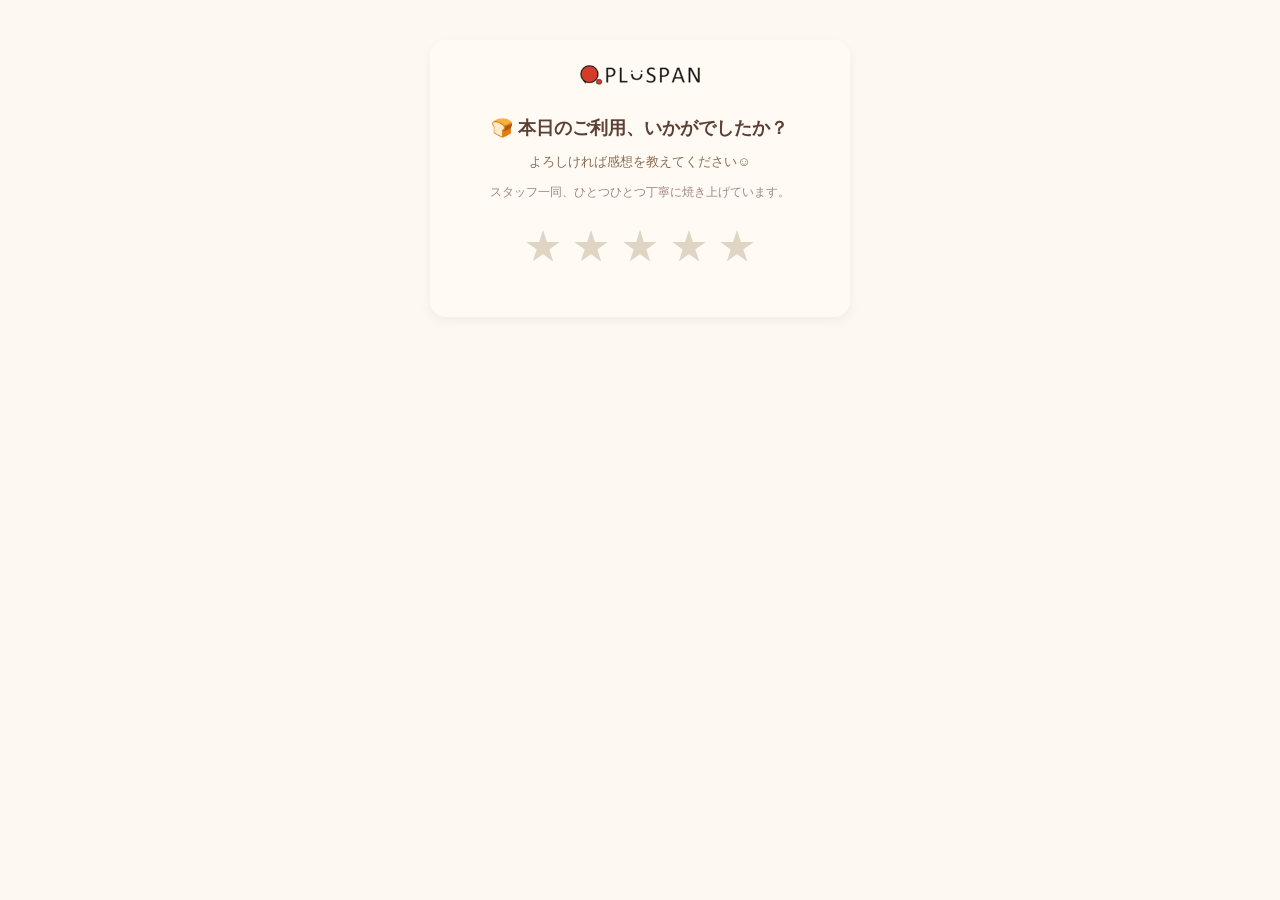
==== index.html @ 99a94ad8 "Add files via upload" ====
<!DOCTYPE html>
<html lang="ja">
<head>
  <meta charset="UTF-8">
  <meta name="viewport" content="width=device-width, initial-scale=1.0">
  <title>ご利用アンケート</title>

  <link rel="stylesheet" href="style.css">
</head>

<body>

  <div class="container">

    <!-- ロゴ -->
    <img src="logo.png" alt="ロゴ" class="logo">

    <!-- タイトル -->
    <h1>🍞 本日のご利用、いかがでしたか？</h1>
    <p class="subtext">
      よろしければ感想を教えてください☺️
    </p>

    <p class="message">
      スタッフ一同、ひとつひとつ丁寧に焼き上げています。
    </p>

    <!-- 星評価 -->
    <div class="stars">
      <span class="star" data-value="1">★</span>
      <span class="star" data-value="2">★</span>
      <span class="star" data-value="3">★</span>
      <span class="star" data-value="4">★</span>
      <span class="star" data-value="5">★</span>
    </div>

    <!-- 高評価 -->
    <div id="good" class="hidden">
      <p>ありがとうございます☺️</p>
      <p>そのご意見を口コミでいただけると嬉しいです🙏</p>
      <p class="note">※30秒ほどで終わります</p>

      <a href="https://g.page/r/CTrheMPp2-AdEBM/review" target="_blank" class="btn">
        口コミを書く
      </a>
    </div>

    <!-- 低評価 -->
    <div id="bad" class="hidden">
      <p>貴重なご意見ありがとうございます。</p>
      <p>より良いお店づくりのため、<br>教えていただけると助かります🙏</p>
      <p class="note">※匿名でも大丈夫です</p>

      <textarea id="feedback" placeholder="ご意見を入力してください"></textarea>
      <button id="sendBtn" class="btn">送信する</button>
    </div>

  </div>

  <script src="script.js"></script>
</body>
</html>
---- style.css ----
/* リセット＆ズレ防止（超重要） */
* {
  box-sizing: border-box;
}

/* 全体 */
body {
  font-family: "Hiragino Kaku Gothic ProN", sans-serif;
  background: #fdf8f2;
  margin: 0;
  padding: 0;
}

/* コンテナ */
.container {
  max-width: 420px;
  width: 100%;
  margin: 40px auto;
  padding: 25px;
  background: #fffaf3;
  border-radius: 16px;
  box-shadow: 0 4px 12px rgba(0,0,0,0.05);
  text-align: center;
  overflow: hidden;
}

/* ロゴ */
.logo {
  width: 120px;
  margin-bottom: 15px;
}

/* テキスト */
h1 {
  font-size: 18px;
  margin-bottom: 10px;
  color: #5c4033;
}

.subtext {
  font-size: 13px;
  color: #8c6b4f;
}

.message {
  font-size: 12px;
  color: #a1887f;
  margin-bottom: 15px;
}

.note {
  font-size: 12px;
  color: #a1887f;
}

/* 星 */
.stars {
  font-size: 38px;
  margin: 20px 0;
}

.star {
  color: #e0d5c3;
  cursor: pointer;
  transition: 0.2s;
}

.star.active {
  color: #f7b731;
}

.star:hover {
  transform: scale(1.1);
}

/* 入力欄（ズレ完全対策済み） */
textarea {
  display: block;
  width: 100%;
  max-width: 360px;
  margin: 10px auto 0;
  padding: 12px;
  border-radius: 10px;
  border: 1px solid #e0d5c3;
  background: #fff;
  font-size: 14px;
}

/* ボタン */
.btn {
  display: block;
  width: 100%;
  max-width: 360px;
  margin: 15px auto 0;
  padding: 14px;
  background: #d9a066;
  color: #fff;
  border: none;
  border-radius: 10px;
  font-size: 15px;
  cursor: pointer;
  transition: 0.2s;
}

.btn:hover {
  background: #c68c52;
}

/* 非表示 */
.hidden {
  display: none;
}

a {
  text-decoration: none;
}

a button {
  cursor: pointer;
}

---

/* 📱 スマホ対応 */
@media (max-width: 480px) {

  .container {
    margin: 20px 12px;
    padding: 20px 15px;
    border-radius: 12px;
  }

  .logo {
    width: 100px;
  }

  h1 {
    font-size: 16px;
  }

  .subtext {
    font-size: 12px;
  }

  .message {
    font-size: 11px;
  }

  .stars {
    font-size: 34px;
  }

  textarea {
    max-width: 100%;
    height: 90px;
    font-size: 13px;
  }

  .btn {
    max-width: 100%;
    font-size: 14px;
    padding: 12px;
  }
}

---

/* 💻 タブレット以上 */
@media (min-width: 768px) {

  .container {
    max-width: 500px;
    padding: 30px;
  }

  .stars {
    font-size: 42px;
  }

  h1 {
    font-size: 20px;
  }
}
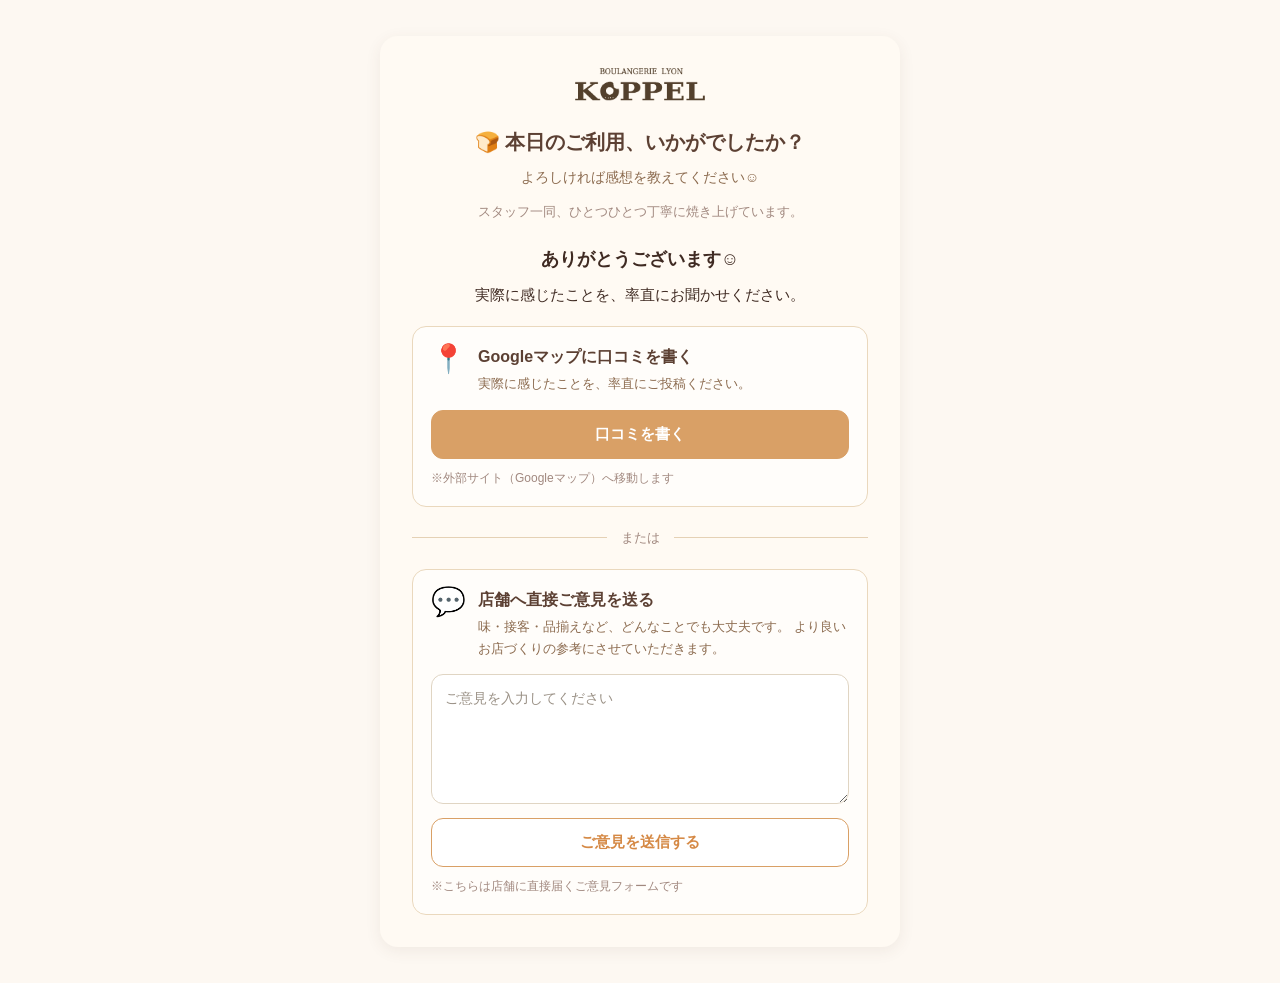
==== commit 0264201f: "Add files via upload" ====
--- a/index.html
+++ b/index.html
@@ -4,19 +4,18 @@
   <meta charset="UTF-8">
   <meta name="viewport" content="width=device-width, initial-scale=1.0">
   <title>ご利用アンケート</title>
-
   <link rel="stylesheet" href="style.css">
 </head>
 
 <body>
-
-  <div class="container">
+  <main class="container">
 
     <!-- ロゴ -->
     <img src="logo.png" alt="ロゴ" class="logo">
 
     <!-- タイトル -->
     <h1>🍞 本日のご利用、いかがでしたか？</h1>
+
     <p class="subtext">
       よろしければ感想を教えてください☺️
     </p>
@@ -25,38 +24,70 @@
       スタッフ一同、ひとつひとつ丁寧に焼き上げています。
     </p>
 
-    <!-- 星評価 -->
-    <div class="stars">
-      <span class="star" data-value="1">★</span>
-      <span class="star" data-value="2">★</span>
-      <span class="star" data-value="3">★</span>
-      <span class="star" data-value="4">★</span>
-      <span class="star" data-value="5">★</span>
-    </div>
+    <!-- ここから全員共通表示 -->
+    <section class="result-area">
 
-    <!-- 高評価 -->
-    <div id="good" class="hidden">
-      <p>ありがとうございます☺️</p>
-      <p>そのご意見を口コミでいただけると嬉しいです🙏</p>
-      <p class="note">※30秒ほどで終わります</p>
+      <div class="thanks-box">
+        <p class="thanks-title">ありがとうございます☺️</p>
+        <p class="thanks-text">
+          実際に感じたことを、率直にお聞かせください。
+        </p>
+      </div>
 
-      <a href="https://g.page/r/CTrheMPp2-AdEBM/review" target="_blank" class="btn">
-        口コミを書く
-      </a>
-    </div>
+      <!-- Google口コミ導線 -->
+      <div class="action-card google-card">
+        <div class="card-heading">
+          <span class="map-icon">📍</span>
+          <div>
+            <h2>Googleマップに口コミを書く</h2>
+            <p>
+              実際に感じたことを、率直にご投稿ください。
+            </p>
+          </div>
+        </div>
 
-    <!-- 低評価 -->
-    <div id="bad" class="hidden">
-      <p>貴重なご意見ありがとうございます。</p>
-      <p>より良いお店づくりのため、<br>教えていただけると助かります🙏</p>
-      <p class="note">※匿名でも大丈夫です</p>
+        <a
+          href="https://g.page/r/CTrheMPp2-AdEBM/review"
+          target="_blank"
+          rel="noopener noreferrer"
+          class="btn btn-primary"
+        >
+          口コミを書く
+        </a>
 
-      <textarea id="feedback" placeholder="ご意見を入力してください"></textarea>
-      <button id="sendBtn" class="btn">送信する</button>
-    </div>
+        <p class="small-note">※外部サイト（Googleマップ）へ移動します</p>
+      </div>
 
-  </div>
+      <div class="divider">
+        <span>または</span>
+      </div>
+
+      <!-- 店舗への直接意見 -->
+      <div class="action-card feedback-card">
+        <div class="card-heading">
+          <span class="feedback-icon">💬</span>
+          <div>
+            <h2>店舗へ直接ご意見を送る</h2>
+            <p>
+              味・接客・品揃えなど、どんなことでも大丈夫です。
+              より良いお店づくりの参考にさせていただきます。
+            </p>
+          </div>
+        </div>
+
+        <textarea id="feedback" placeholder="ご意見を入力してください"></textarea>
+
+        <button id="sendBtn" class="btn btn-secondary">
+          ご意見を送信する
+        </button>
+
+        <p class="small-note">※こちらは店舗に直接届くご意見フォームです</p>
+      </div>
+
+    </section>
+
+  </main>
 
   <script src="script.js"></script>
 </body>
-</html>+</html>
--- a/style.css
+++ b/style.css
@@ -1,183 +1,270 @@
-/* リセット＆ズレ防止（超重要） */
+/* リセット＆ズレ防止 */
 * {
   box-sizing: border-box;
 }
 
-/* 全体 */
 body {
-  font-family: "Hiragino Kaku Gothic ProN", sans-serif;
+  font-family: "Hiragino Kaku Gothic ProN", "Yu Gothic", sans-serif;
   background: #fdf8f2;
   margin: 0;
   padding: 0;
-}
-
-/* コンテナ */
+  color: #5c4033;
+}
+
+/* 全体 */
 .container {
-  max-width: 420px;
-  width: 100%;
-  margin: 40px auto;
-  padding: 25px;
+  max-width: 480px;
+  width: calc(100% - 24px);
+  margin: 36px auto;
+  padding: 28px 24px;
   background: #fffaf3;
-  border-radius: 16px;
-  box-shadow: 0 4px 12px rgba(0,0,0,0.05);
+  border-radius: 18px;
+  box-shadow: 0 4px 16px rgba(92, 64, 51, 0.08);
   text-align: center;
   overflow: hidden;
 }
 
 /* ロゴ */
 .logo {
-  width: 120px;
-  margin-bottom: 15px;
+  width: 130px;
+  margin-bottom: 22px;
 }
 
 /* テキスト */
 h1 {
-  font-size: 18px;
-  margin-bottom: 10px;
+  font-size: 20px;
+  line-height: 1.5;
+  margin: 0 0 12px;
   color: #5c4033;
 }
 
 .subtext {
+  font-size: 14px;
+  color: #8c6b4f;
+  margin: 0 0 14px;
+}
+
+.message {
   font-size: 13px;
-  color: #8c6b4f;
-}
-
-.message {
+  color: #a1887f;
+  line-height: 1.7;
+  margin: 0 0 24px;
+}
+
+.small-note {
   font-size: 12px;
   color: #a1887f;
-  margin-bottom: 15px;
-}
-
-.note {
-  font-size: 12px;
+  line-height: 1.6;
+  margin: 10px 0 0;
+}
+
+/* 共通エリア */
+.result-area {
+  margin-top: 22px;
+}
+
+.thanks-box {
+  margin-bottom: 18px;
+}
+
+.thanks-title {
+  font-size: 18px;
+  font-weight: 700;
+  color: #3f2a22;
+  margin: 0 0 10px;
+}
+
+.thanks-text {
+  font-size: 15px;
+  line-height: 1.8;
+  color: #3f2a22;
+  margin: 0;
+}
+
+/* カード */
+.action-card {
+  width: 100%;
+  padding: 18px;
+  border: 1px solid #ead8bd;
+  border-radius: 14px;
+  background: rgba(255, 255, 255, 0.62);
+  text-align: left;
+}
+
+.google-card {
+  margin-top: 18px;
+}
+
+.feedback-card {
+  margin-top: 0;
+}
+
+.card-heading {
+  display: flex;
+  align-items: flex-start;
+  gap: 12px;
+  margin-bottom: 14px;
+}
+
+.map-icon,
+.feedback-icon {
+  flex: 0 0 auto;
+  font-size: 28px;
+  line-height: 1;
+}
+
+.card-heading h2 {
+  font-size: 16px;
+  line-height: 1.5;
+  color: #5c4033;
+  margin: 0 0 4px;
+}
+
+.card-heading p {
+  font-size: 13px;
+  line-height: 1.7;
+  color: #8c6b4f;
+  margin: 0;
+}
+
+/* 区切り */
+.divider {
+  display: flex;
+  align-items: center;
+  gap: 14px;
+  margin: 22px 0;
   color: #a1887f;
-}
-
-/* 星 */
-.stars {
-  font-size: 38px;
-  margin: 20px 0;
-}
-
-.star {
-  color: #e0d5c3;
-  cursor: pointer;
-  transition: 0.2s;
-}
-
-.star.active {
-  color: #f7b731;
-}
-
-.star:hover {
-  transform: scale(1.1);
-}
-
-/* 入力欄（ズレ完全対策済み） */
+  font-size: 13px;
+}
+
+.divider::before,
+.divider::after {
+  content: "";
+  flex: 1;
+  height: 1px;
+  background: #e5d1b5;
+}
+
+/* 入力欄 */
 textarea {
   display: block;
   width: 100%;
-  max-width: 360px;
-  margin: 10px auto 0;
-  padding: 12px;
-  border-radius: 10px;
+  min-height: 130px;
+  margin: 12px auto 0;
+  padding: 13px;
+  border-radius: 12px;
   border: 1px solid #e0d5c3;
   background: #fff;
+  color: #5c4033;
   font-size: 14px;
+  line-height: 1.6;
+  resize: vertical;
+}
+
+textarea::placeholder {
+  color: #9b9287;
 }
 
 /* ボタン */
 .btn {
   display: block;
   width: 100%;
-  max-width: 360px;
-  margin: 15px auto 0;
+  margin: 14px auto 0;
   padding: 14px;
+  border-radius: 12px;
+  font-size: 15px;
+  font-weight: 700;
+  text-align: center;
+  cursor: pointer;
+  transition: 0.2s ease;
+  text-decoration: none;
+}
+
+.btn-primary {
   background: #d9a066;
   color: #fff;
-  border: none;
-  border-radius: 10px;
-  font-size: 15px;
-  cursor: pointer;
-  transition: 0.2s;
-}
-
-.btn:hover {
+  border: 1px solid #d9a066;
+}
+
+.btn-primary:hover {
   background: #c68c52;
-}
-
-/* 非表示 */
-.hidden {
-  display: none;
+  border-color: #c68c52;
+}
+
+.btn-secondary {
+  background: #fff;
+  color: #d58945;
+  border: 1px solid #d9a066;
+}
+
+.btn-secondary:hover {
+  background: #fff4e7;
+}
+
+.btn:disabled {
+  opacity: 0.7;
+  cursor: not-allowed;
 }
 
 a {
   text-decoration: none;
 }
 
-a button {
-  cursor: pointer;
-}
-
----
-
-/* 📱 スマホ対応 */
+/* スマホ対応 */
 @media (max-width: 480px) {
-
   .container {
-    margin: 20px 12px;
-    padding: 20px 15px;
-    border-radius: 12px;
+    width: calc(100% - 20px);
+    margin: 20px auto;
+    padding: 24px 18px;
+    border-radius: 14px;
   }
 
   .logo {
-    width: 100px;
+    width: 116px;
   }
 
   h1 {
-    font-size: 16px;
+    font-size: 18px;
   }
 
   .subtext {
+    font-size: 13px;
+  }
+
+  .message {
     font-size: 12px;
   }
 
-  .message {
-    font-size: 11px;
-  }
-
-  .stars {
-    font-size: 34px;
-  }
-
-  textarea {
-    max-width: 100%;
-    height: 90px;
-    font-size: 13px;
+  .thanks-title {
+    font-size: 17px;
+  }
+
+  .thanks-text {
+    font-size: 14px;
+  }
+
+  .action-card {
+    padding: 16px;
+  }
+
+  .card-heading h2 {
+    font-size: 15px;
+  }
+
+  .card-heading p {
+    font-size: 12px;
   }
 
   .btn {
-    max-width: 100%;
     font-size: 14px;
-    padding: 12px;
-  }
-}
-
----
-
-/* 💻 タブレット以上 */
+    padding: 13px;
+  }
+}
+
+/* タブレット以上 */
 @media (min-width: 768px) {
-
   .container {
-    max-width: 500px;
-    padding: 30px;
-  }
-
-  .stars {
-    font-size: 42px;
-  }
-
-  h1 {
-    font-size: 20px;
-  }
-}+    max-width: 520px;
+    padding: 32px;
+  }
+}
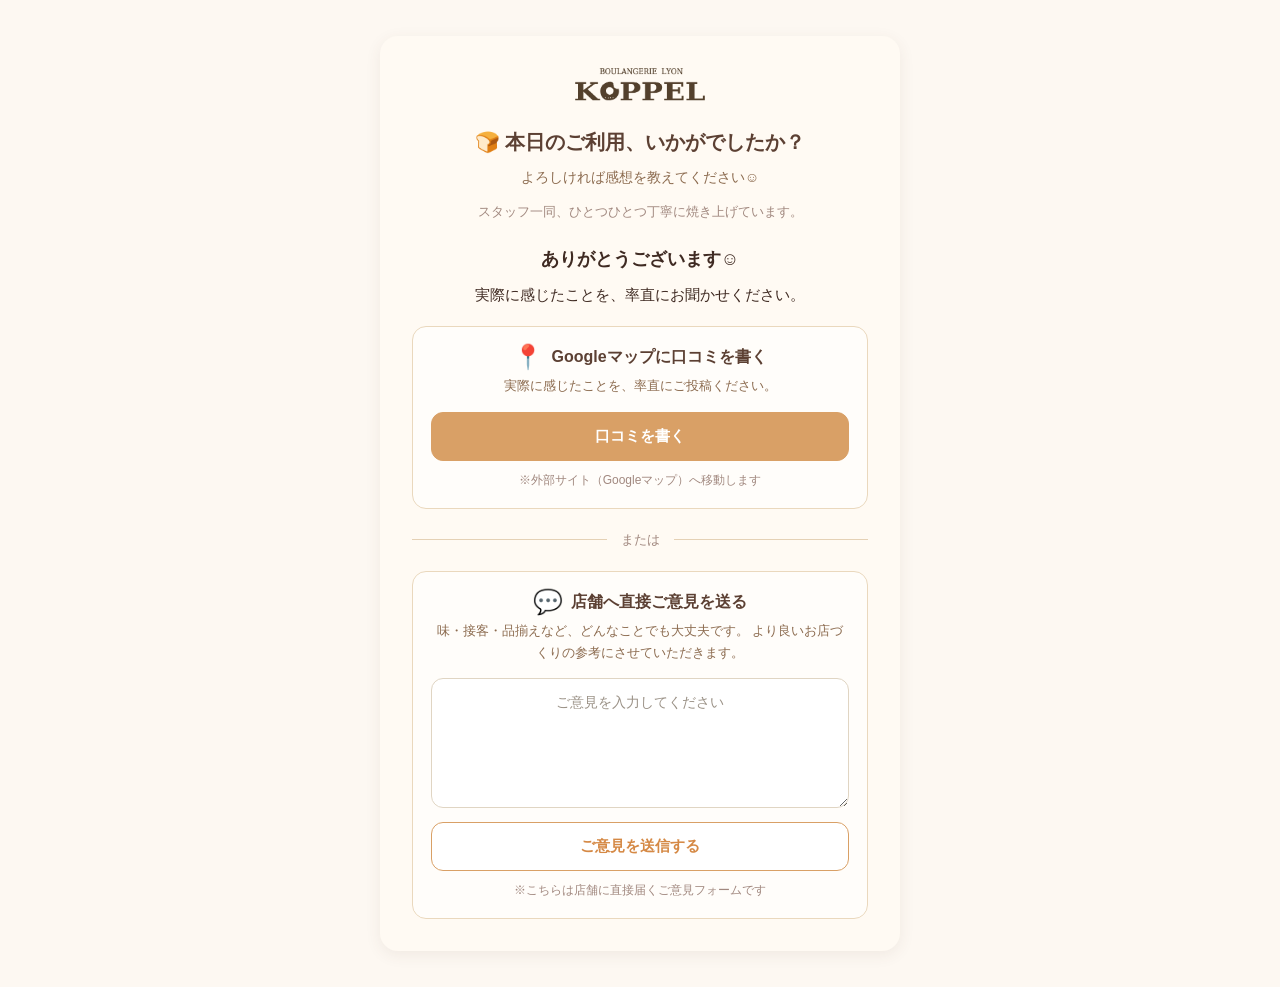
==== commit d91907a2: "Add files via upload" ====
--- a/index.html
+++ b/index.html
@@ -37,13 +37,10 @@
       <!-- Google口コミ導線 -->
       <div class="action-card google-card">
         <div class="card-heading">
-          <span class="map-icon">📍</span>
-          <div>
-            <h2>Googleマップに口コミを書く</h2>
-            <p>
-              実際に感じたことを、率直にご投稿ください。
-            </p>
-          </div>
+          <h2><span class="map-icon">📍</span>Googleマップに口コミを書く</h2>
+          <p>
+            実際に感じたことを、率直にご投稿ください。
+          </p>
         </div>
 
         <a
@@ -65,14 +62,11 @@
       <!-- 店舗への直接意見 -->
       <div class="action-card feedback-card">
         <div class="card-heading">
-          <span class="feedback-icon">💬</span>
-          <div>
-            <h2>店舗へ直接ご意見を送る</h2>
-            <p>
-              味・接客・品揃えなど、どんなことでも大丈夫です。
-              より良いお店づくりの参考にさせていただきます。
-            </p>
-          </div>
+          <h2><span class="feedback-icon">💬</span>店舗へ直接ご意見を送る</h2>
+          <p>
+            味・接客・品揃えなど、どんなことでも大丈夫です。
+            より良いお店づくりの参考にさせていただきます。
+          </p>
         </div>
 
         <textarea id="feedback" placeholder="ご意見を入力してください"></textarea>
--- a/style.css
+++ b/style.css
@@ -88,7 +88,7 @@
   border: 1px solid #ead8bd;
   border-radius: 14px;
   background: rgba(255, 255, 255, 0.62);
-  text-align: left;
+  text-align: center;
 }
 
 .google-card {
@@ -100,24 +100,28 @@
 }
 
 .card-heading {
-  display: flex;
-  align-items: flex-start;
-  gap: 12px;
+  text-align: center;
   margin-bottom: 14px;
+}
+
+.card-heading h2 {
+  display: inline-flex;
+  align-items: center;
+  justify-content: center;
+  gap: 8px;
+  width: 100%;
+  font-size: 16px;
+  line-height: 1.5;
+  color: #5c4033;
+  margin: 0 0 6px;
+  white-space: nowrap;
 }
 
 .map-icon,
 .feedback-icon {
   flex: 0 0 auto;
-  font-size: 28px;
+  font-size: 24px;
   line-height: 1;
-}
-
-.card-heading h2 {
-  font-size: 16px;
-  line-height: 1.5;
-  color: #5c4033;
-  margin: 0 0 4px;
 }
 
 .card-heading p {
@@ -125,6 +129,7 @@
   line-height: 1.7;
   color: #8c6b4f;
   margin: 0;
+  text-align: center;
 }
 
 /* 区切り */
@@ -159,10 +164,13 @@
   font-size: 14px;
   line-height: 1.6;
   resize: vertical;
-}
+  text-align: center;
+}
+
 
 textarea::placeholder {
   color: #9b9287;
+  text-align: center;
 }
 
 /* ボタン */
@@ -249,6 +257,7 @@
 
   .card-heading h2 {
     font-size: 15px;
+    white-space: normal;
   }
 
   .card-heading p {
